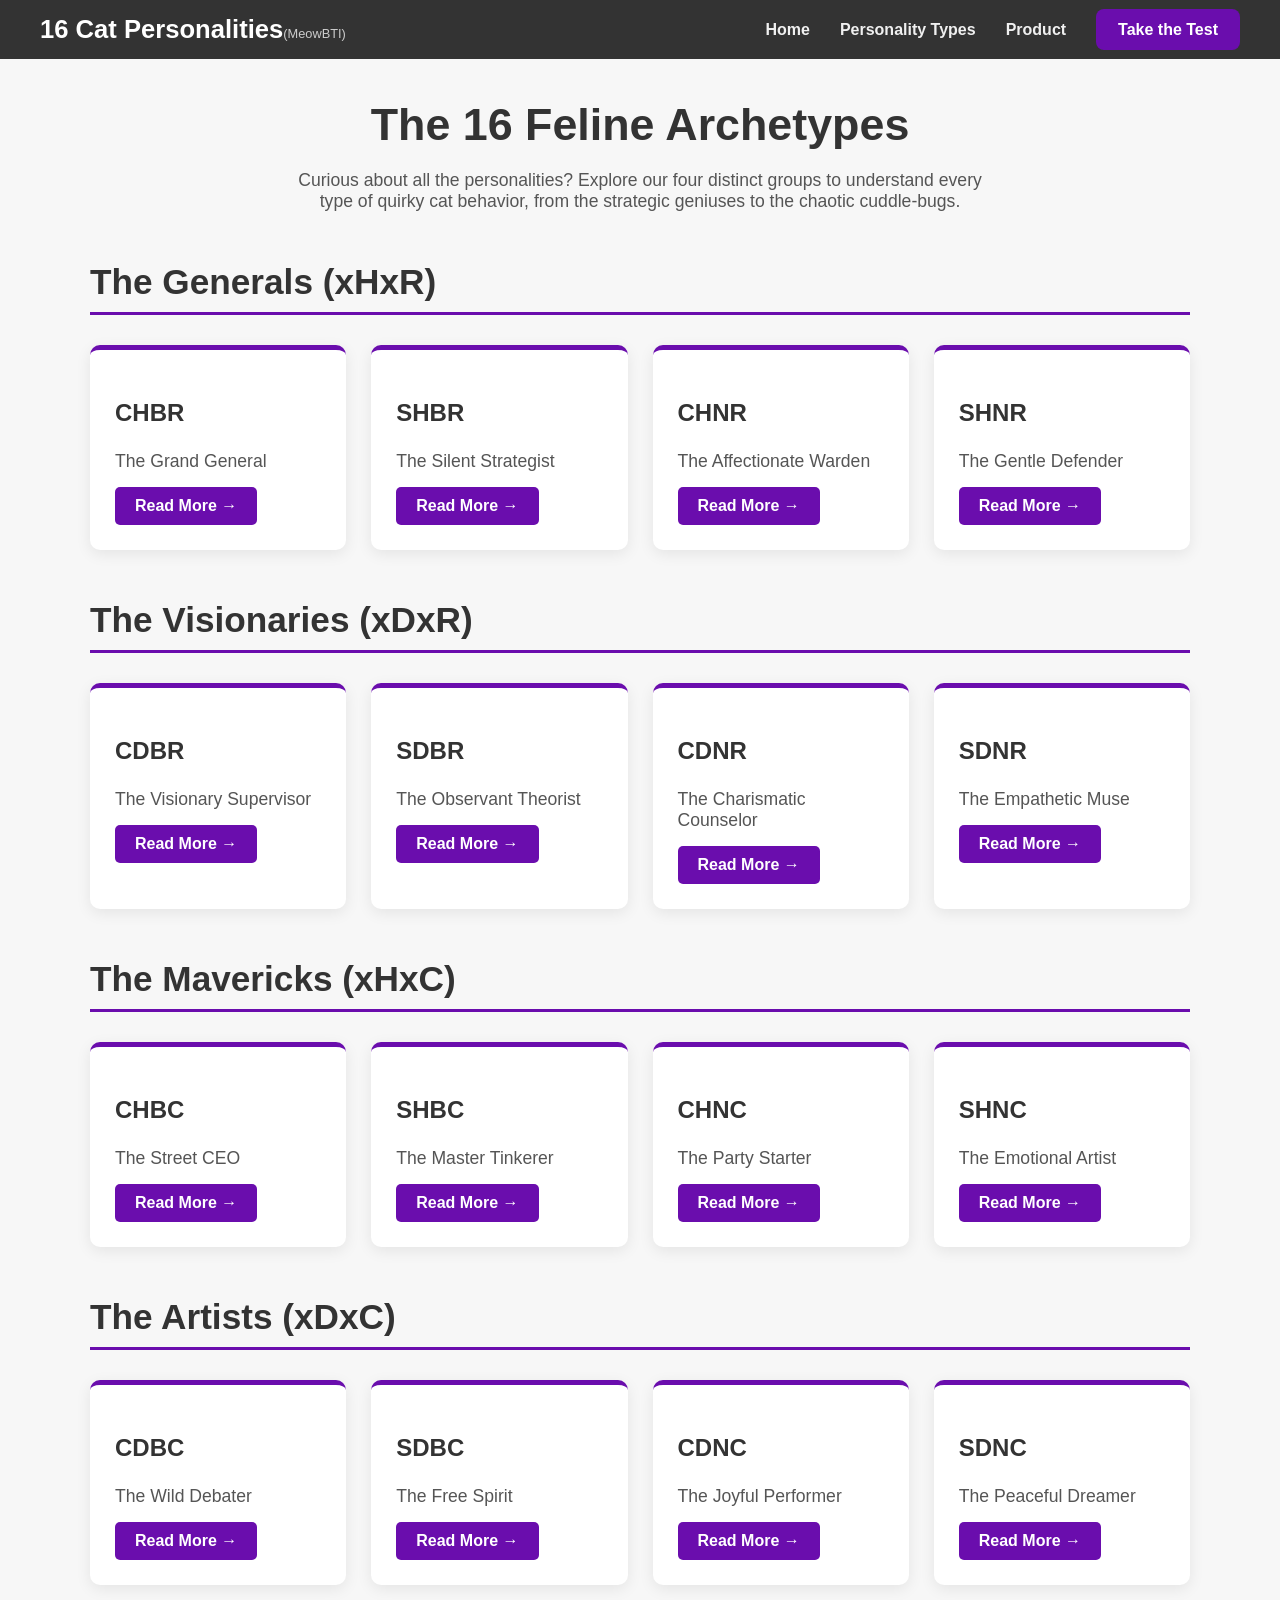
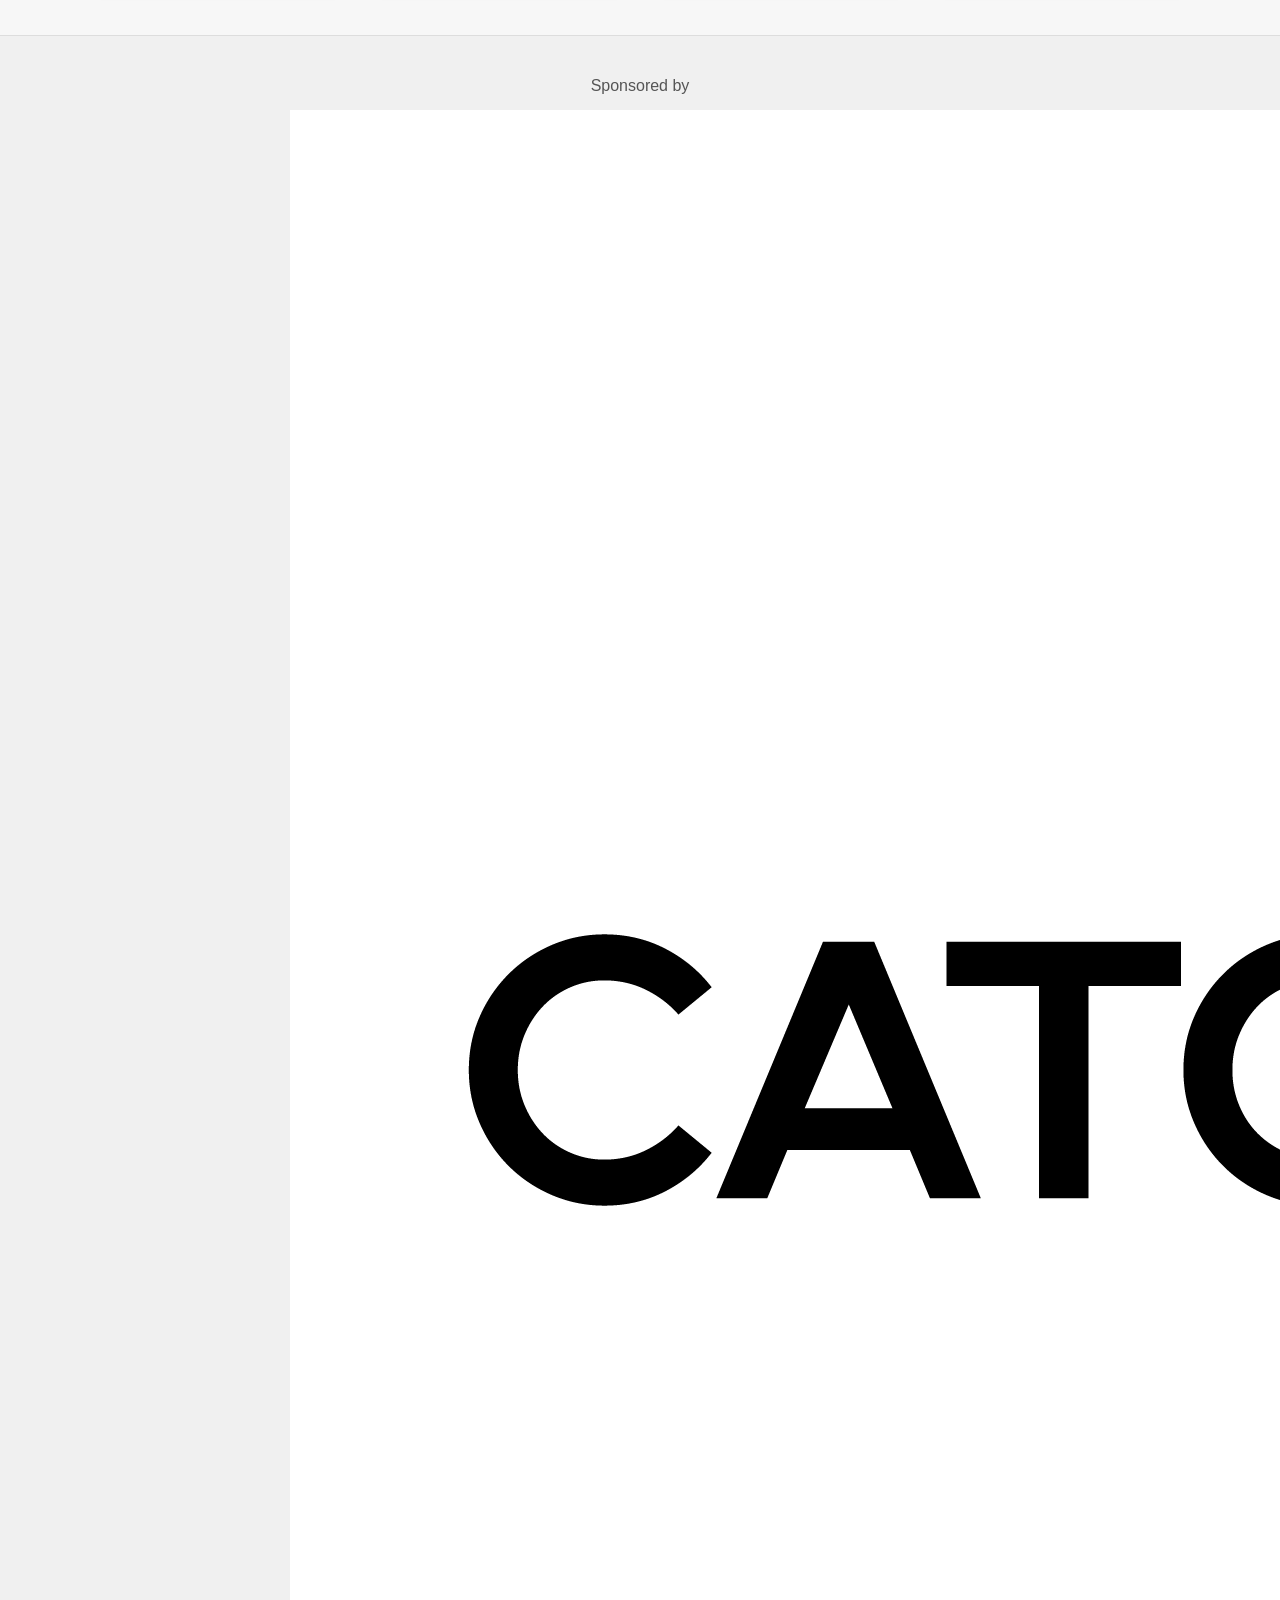
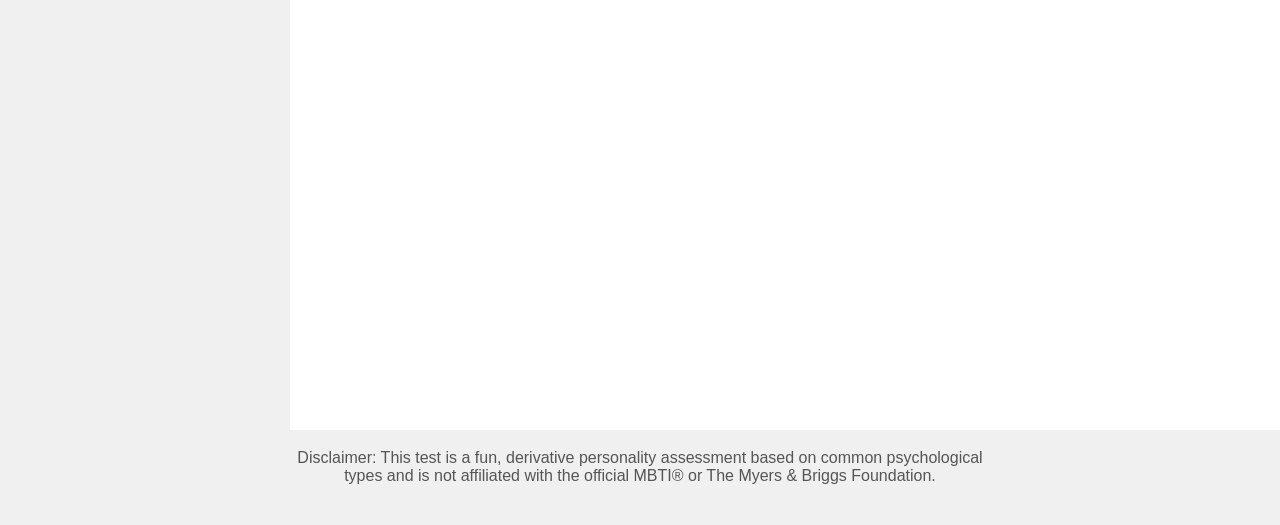
==== personality-types.html @ 941358fe "Create personality-types.html" ====
<!DOCTYPE html>
<html lang="en">
<head>
    <meta charset="UTF-8">
    <meta name="viewport" content="width=device-width, initial-scale=1.0">
    <title>The 16 Cat Personality Types - MeowBTI</title>
    <style>
        /* Base Styles */
        body { 
            font-family: 'Arial', sans-serif; 
            margin: 0;
            background-color: #f7f7f7;
        }

        /* Header & Nav */
        .main-header {
            background-color: #333;
            color: white;
            padding: 15px 30px;
        }
        .header-container {
            display: flex;
            justify-content: space-between;
            align-items: center;
            max-width: 1200px;
            margin: 0 auto;
        }
        .logo-link { text-decoration: none; color: white; }
        .logo-text { font-size: 1.6em; font-weight: bold; }
        .logo-tagline { font-size: 0.8em; color: #ccc; }
        .main-nav ul { display: flex; align-items: center; list-style: none; margin: 0; padding: 0; gap: 30px; }
        .main-nav a { color: #f0f0f0; text-decoration: none; font-weight: bold; font-size: 1em; transition: color 0.2s; }
        .main-nav a:hover { color: #ffffff; }
        .nav-cta a { background-color: #6a0dad; color: white; padding: 12px 22px; border-radius: 8px; transition: background-color 0.2s; }
        .nav-cta a:hover { background-color: #560a8c; color: white; }

        /* Main Content Area */
        .main-container {
            max-width: 1100px;
            margin: 40px auto;
            padding: 0 20px;
            text-align: center;
        }
        .main-container h1 {
            font-size: 2.8em;
            color: #333;
            margin-bottom: 20px;
        }
        .main-container > p {
            font-size: 1.1em;
            color: #555;
            max-width: 700px;
            margin: 0 auto 50px auto;
        }

        /* Personality Group Styling */
        .personality-group {
            margin-bottom: 50px;
        }
        .group-title {
            font-size: 2.2em;
            color: #333;
            text-align: left;
            border-bottom: 3px solid #6a0dad;
            padding-bottom: 10px;
            margin-bottom: 30px;
        }
        .group-grid {
            display: grid;
            grid-template-columns: repeat(auto-fit, minmax(250px, 1fr));
            gap: 25px;
        }
        
        /* Personality Card Styling */
        .personality-card {
            background-color: #fff;
            border-radius: 10px;
            box-shadow: 0 4px 15px rgba(0,0,0,0.08);
            padding: 25px;
            text-align: left;
            border-top: 5px solid #6a0dad;
        }
        .card-code {
            font-size: 1.5em;
            font-weight: bold;
            color: #333;
        }
        .card-name {
            font-size: 1.1em;
            color: #555;
            margin-bottom: 15px;
        }
        .card-cta {
            display: inline-block;
            background-color: #6a0dad;
            color: white;
            padding: 10px 20px;
            text-decoration: none;
            border-radius: 5px;
            font-weight: bold;
            transition: background-color 0.2s;
        }
        .card-cta:hover {
            background-color: #560a8c;
        }

        /* Footer */
        .site-footer {
            background-color: #f0f0f0; 
            padding: 25px 30px; 
            color: #555; 
            border-top: 1px solid #ddd;
        }
        .footer-content {
            max-width: 700px;
            margin: 0 auto;
            text-align: center;
        }
        .sponsor-text, .sponsor-logo, .disclaimer { margin-bottom: 15px; }
    </style>
</head>
<body>

    <header class="main-header">
        <div class="header-container">
            <a href="index.html" class="logo-link">
                <span class="logo-text">16 Cat Personalities</span><span class="logo-tagline">(MeowBTI)</span>
            </a>
            <nav class="main-nav">
                <ul>
                    <li><a href="index.html">Home</a></li>
                    <li><a href="personality-types.html">Personality Types</a></li>
                    <li><a href="#">Product</a></li>
                    <li class="nav-cta"><a href="quiz.html">Take the Test</a></li>
                </ul>
            </nav>
        </div>
    </header>

    <main class="main-container">
        <h1>The 16 Feline Archetypes</h1>
        <p>Curious about all the personalities? Explore our four distinct groups to understand every type of quirky cat behavior, from the strategic geniuses to the chaotic cuddle-bugs.</p>
        
        <section class="personality-group">
            <h2 class="group-title">The Generals (xHxR)</h2>
            <div class="group-grid">
                <div class="personality-card">
                    <p class="card-code">CHBR</p>
                    <p class="card-name">The Grand General</p>
                    <a href="CHBR.html" class="card-cta">Read More →</a>
                </div>
                <div class="personality-card">
                    <p class="card-code">SHBR</p>
                    <p class="card-name">The Silent Strategist</p>
                    <a href="SHBR.html" class="card-cta">Read More →</a>
                </div>
                <div class="personality-card">
                    <p class="card-code">CHNR</p>
                    <p class="card-name">The Affectionate Warden</p>
                    <a href="CHNR.html" class="card-cta">Read More →</a>
                </div>
                <div class="personality-card">
                    <p class="card-code">SHNR</p>
                    <p class="card-name">The Gentle Defender</p>
                    <a href="SHNR.html" class="card-cta">Read More →</a>
                </div>
            </div>
        </section>

        <section class="personality-group">
            <h2 class="group-title">The Visionaries (xDxR)</h2>
            <div class="group-grid">
                <div class="personality-card">
                    <p class="card-code">CDBR</p>
                    <p class="card-name">The Visionary Supervisor</p>
                    <a href="CDBR.html" class="card-cta">Read More →</a>
                </div>
                <div class="personality-card">
                    <p class="card-code">SDBR</p>
                    <p class="card-name">The Observant Theorist</p>
                    <a href="SDBR.html" class="card-cta">Read More →</a>
                </div>
                <div class="personality-card">
                    <p class="card-code">CDNR</p>
                    <p class="card-name">The Charismatic Counselor</p>
                    <a href="CDNR.html" class="card-cta">Read More →</a>
                </div>
                <div class="personality-card">
                    <p class="card-code">SDNR</p>
                    <p class="card-name">The Empathetic Muse</p>
                    <a href="SDNR.html" class="card-cta">Read More →</a>
                </div>
            </div>
        </section>

        <section class="personality-group">
            <h2 class="group-title">The Mavericks (xHxC)</h2>
            <div class="group-grid">
                <div class="personality-card">
                    <p class="card-code">CHBC</p>
                    <p class="card-name">The Street CEO</p>
                    <a href="CHBC.html" class="card-cta">Read More →</a>
                </div>
                <div class="personality-card">
                    <p class="card-code">SHBC</p>
                    <p class="card-name">The Master Tinkerer</p>
                    <a href="SHBC.html" class="card-cta">Read More →</a>
                </div>
                <div class="personality-card">
                    <p class="card-code">CHNC</p>
                    <p class="card-name">The Party Starter</p>
                    <a href="CHNC.html" class="card-cta">Read More →</a>
                </div>
                <div class="personality-card">
                    <p class="card-code">SHNC</p>
                    <p class="card-name">The Emotional Artist</p>
                    <a href="SHNC.html" class="card-cta">Read More →</a>
                </div>
            </div>
        </section>

        <section class="personality-group">
            <h2 class="group-title">The Artists (xDxC)</h2>
            <div class="group-grid">
                <div class="personality-card">
                    <p class="card-code">CDBC</p>
                    <p class="card-name">The Wild Debater</p>
                    <a href="CDBC.html" class="card-cta">Read More →</a>
                </div>
                <div class="personality-card">
                    <p class="card-code">SDBC</p>
                    <p class="card-name">The Free Spirit</p>
                    <a href="SDBC.html" class="card-cta">Read More →</a>
                </div>
                <div class="personality-card">
                    <p class="card-code">CDNC</p>
                    <p class="card-name">The Joyful Performer</p>
                    <a href="CDNC.html" class="card-cta">Read More →</a>
                </div>
                <div class="personality-card">
                    <p class="card-code">SDNC</p>
                    <p class="card-name">The Peaceful Dreamer</p>
                    <a href="SDNC.html" class="card-cta">Read More →</a>
                </div>
            </div>
        </section>
        
    </main>

    <footer class="site-footer">
        <div class="footer-content">
            <p class="sponsor-text">Sponsored by</p>
            <img src="CATGUY-04.png" alt="Catguy Logo" class="sponsor-logo">
            <div class="disclaimer">
                Disclaimer: This test is a fun, derivative personality assessment based on common psychological types and is not affiliated with the official MBTI® or The Myers & Briggs Foundation.
            </div>
        </div>
    </footer>

</body>
</html>
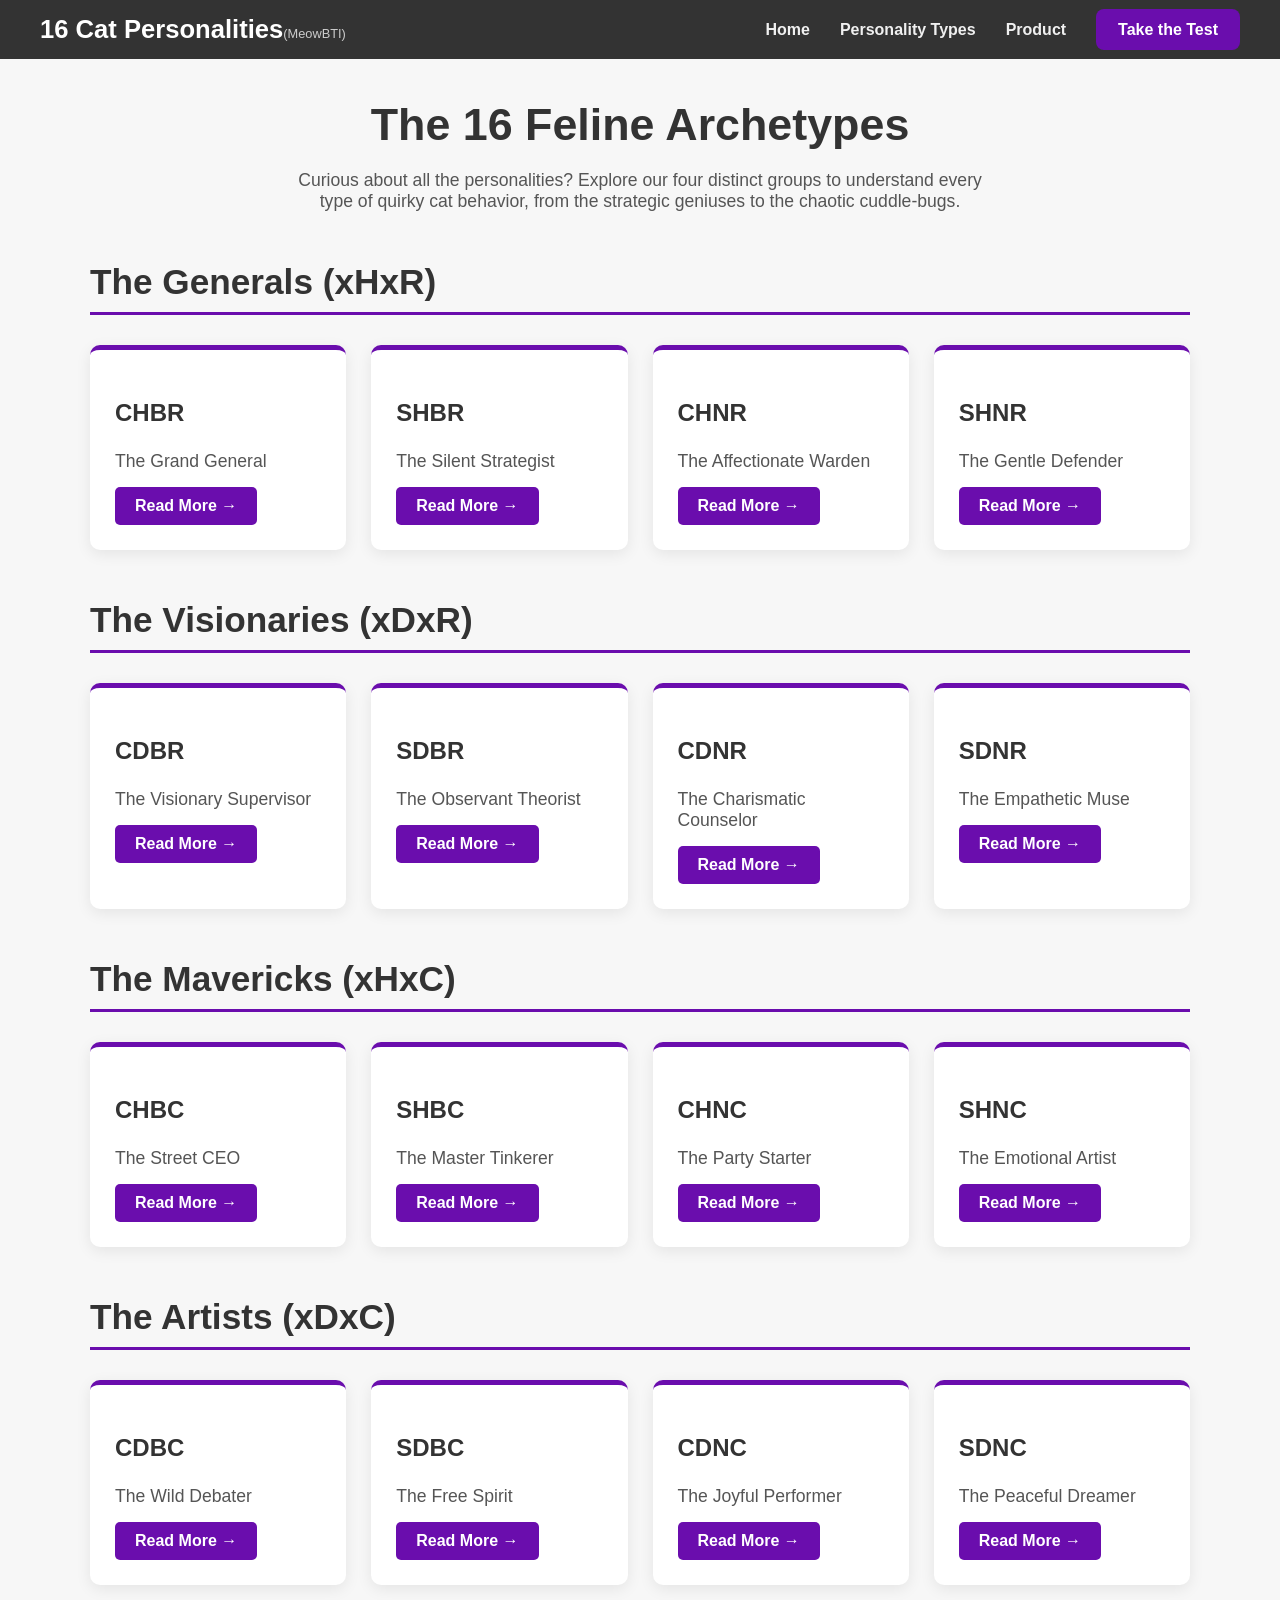
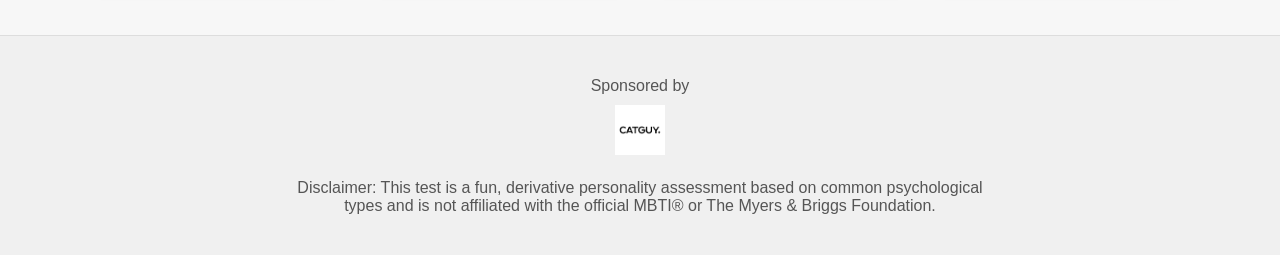
==== commit e401c3cc: "Update personality-types.html" ====
--- a/personality-types.html
+++ b/personality-types.html
@@ -104,7 +104,7 @@
             background-color: #560a8c;
         }
 
-        /* Footer */
+        /* --- START: CORRECTED FOOTER CSS --- */
         .site-footer {
             background-color: #f0f0f0; 
             padding: 25px 30px; 
@@ -116,7 +116,17 @@
             margin: 0 auto;
             text-align: center;
         }
-        .sponsor-text, .sponsor-logo, .disclaimer { margin-bottom: 15px; }
+        .sponsor-text {
+            margin-bottom: 10px;
+        }
+        .sponsor-logo {
+            max-height: 50px; /* This line fixes the size */
+            margin-bottom: 20px;
+        }
+        .disclaimer {
+             margin-bottom: 15px;
+        }
+        /* --- END: CORRECTED FOOTER CSS --- */
     </style>
 </head>
 <body>
@@ -144,104 +154,37 @@
         <section class="personality-group">
             <h2 class="group-title">The Generals (xHxR)</h2>
             <div class="group-grid">
-                <div class="personality-card">
-                    <p class="card-code">CHBR</p>
-                    <p class="card-name">The Grand General</p>
-                    <a href="CHBR.html" class="card-cta">Read More →</a>
-                </div>
-                <div class="personality-card">
-                    <p class="card-code">SHBR</p>
-                    <p class="card-name">The Silent Strategist</p>
-                    <a href="SHBR.html" class="card-cta">Read More →</a>
-                </div>
-                <div class="personality-card">
-                    <p class="card-code">CHNR</p>
-                    <p class="card-name">The Affectionate Warden</p>
-                    <a href="CHNR.html" class="card-cta">Read More →</a>
-                </div>
-                <div class="personality-card">
-                    <p class="card-code">SHNR</p>
-                    <p class="card-name">The Gentle Defender</p>
-                    <a href="SHNR.html" class="card-cta">Read More →</a>
-                </div>
-            </div>
-        </section>
-
+                <div class="personality-card"><p class="card-code">CHBR</p><p class="card-name">The Grand General</p><a href="CHBR.html" class="card-cta">Read More →</a></div>
+                <div class="personality-card"><p class="card-code">SHBR</p><p class="card-name">The Silent Strategist</p><a href="SHBR.html" class="card-cta">Read More →</a></div>
+                <div class="personality-card"><p class="card-code">CHNR</p><p class="card-name">The Affectionate Warden</p><a href="CHNR.html" class="card-cta">Read More →</a></div>
+                <div class="personality-card"><p class="card-code">SHNR</p><p class="card-name">The Gentle Defender</p><a href="SHNR.html" class="card-cta">Read More →</a></div>
+            </div>
+        </section>
         <section class="personality-group">
             <h2 class="group-title">The Visionaries (xDxR)</h2>
             <div class="group-grid">
-                <div class="personality-card">
-                    <p class="card-code">CDBR</p>
-                    <p class="card-name">The Visionary Supervisor</p>
-                    <a href="CDBR.html" class="card-cta">Read More →</a>
-                </div>
-                <div class="personality-card">
-                    <p class="card-code">SDBR</p>
-                    <p class="card-name">The Observant Theorist</p>
-                    <a href="SDBR.html" class="card-cta">Read More →</a>
-                </div>
-                <div class="personality-card">
-                    <p class="card-code">CDNR</p>
-                    <p class="card-name">The Charismatic Counselor</p>
-                    <a href="CDNR.html" class="card-cta">Read More →</a>
-                </div>
-                <div class="personality-card">
-                    <p class="card-code">SDNR</p>
-                    <p class="card-name">The Empathetic Muse</p>
-                    <a href="SDNR.html" class="card-cta">Read More →</a>
-                </div>
-            </div>
-        </section>
-
+                <div class="personality-card"><p class="card-code">CDBR</p><p class="card-name">The Visionary Supervisor</p><a href="CDBR.html" class="card-cta">Read More →</a></div>
+                <div class="personality-card"><p class="card-code">SDBR</p><p class="card-name">The Observant Theorist</p><a href="SDBR.html" class="card-cta">Read More →</a></div>
+                <div class="personality-card"><p class="card-code">CDNR</p><p class="card-name">The Charismatic Counselor</p><a href="CDNR.html" class="card-cta">Read More →</a></div>
+                <div class="personality-card"><p class="card-code">SDNR</p><p class="card-name">The Empathetic Muse</p><a href="SDNR.html" class="card-cta">Read More →</a></div>
+            </div>
+        </section>
         <section class="personality-group">
             <h2 class="group-title">The Mavericks (xHxC)</h2>
             <div class="group-grid">
-                <div class="personality-card">
-                    <p class="card-code">CHBC</p>
-                    <p class="card-name">The Street CEO</p>
-                    <a href="CHBC.html" class="card-cta">Read More →</a>
-                </div>
-                <div class="personality-card">
-                    <p class="card-code">SHBC</p>
-                    <p class="card-name">The Master Tinkerer</p>
-                    <a href="SHBC.html" class="card-cta">Read More →</a>
-                </div>
-                <div class="personality-card">
-                    <p class="card-code">CHNC</p>
-                    <p class="card-name">The Party Starter</p>
-                    <a href="CHNC.html" class="card-cta">Read More →</a>
-                </div>
-                <div class="personality-card">
-                    <p class="card-code">SHNC</p>
-                    <p class="card-name">The Emotional Artist</p>
-                    <a href="SHNC.html" class="card-cta">Read More →</a>
-                </div>
-            </div>
-        </section>
-
+                <div class="personality-card"><p class="card-code">CHBC</p><p class="card-name">The Street CEO</p><a href="CHBC.html" class="card-cta">Read More →</a></div>
+                <div class="personality-card"><p class="card-code">SHBC</p><p class="card-name">The Master Tinkerer</p><a href="SHBC.html" class="card-cta">Read More →</a></div>
+                <div class="personality-card"><p class="card-code">CHNC</p><p class="card-name">The Party Starter</p><a href="CHNC.html" class="card-cta">Read More →</a></div>
+                <div class="personality-card"><p class="card-code">SHNC</p><p class="card-name">The Emotional Artist</p><a href="SHNC.html" class="card-cta">Read More →</a></div>
+            </div>
+        </section>
         <section class="personality-group">
             <h2 class="group-title">The Artists (xDxC)</h2>
             <div class="group-grid">
-                <div class="personality-card">
-                    <p class="card-code">CDBC</p>
-                    <p class="card-name">The Wild Debater</p>
-                    <a href="CDBC.html" class="card-cta">Read More →</a>
-                </div>
-                <div class="personality-card">
-                    <p class="card-code">SDBC</p>
-                    <p class="card-name">The Free Spirit</p>
-                    <a href="SDBC.html" class="card-cta">Read More →</a>
-                </div>
-                <div class="personality-card">
-                    <p class="card-code">CDNC</p>
-                    <p class="card-name">The Joyful Performer</p>
-                    <a href="CDNC.html" class="card-cta">Read More →</a>
-                </div>
-                <div class="personality-card">
-                    <p class="card-code">SDNC</p>
-                    <p class="card-name">The Peaceful Dreamer</p>
-                    <a href="SDNC.html" class="card-cta">Read More →</a>
-                </div>
+                <div class="personality-card"><p class="card-code">CDBC</p><p class="card-name">The Wild Debater</p><a href="CDBC.html" class="card-cta">Read More →</a></div>
+                <div class="personality-card"><p class="card-code">SDBC</p><p class="card-name">The Free Spirit</p><a href="SDBC.html" class="card-cta">Read More →</a></div>
+                <div class="personality-card"><p class="card-code">CDNC</p><p class="card-name">The Joyful Performer</p><a href="CDNC.html" class="card-cta">Read More →</a></div>
+                <div class="personality-card"><p class="card-code">SDNC</p><p class="card-name">The Peaceful Dreamer</p><a href="SDNC.html" class="card-cta">Read More →</a></div>
             </div>
         </section>
         
